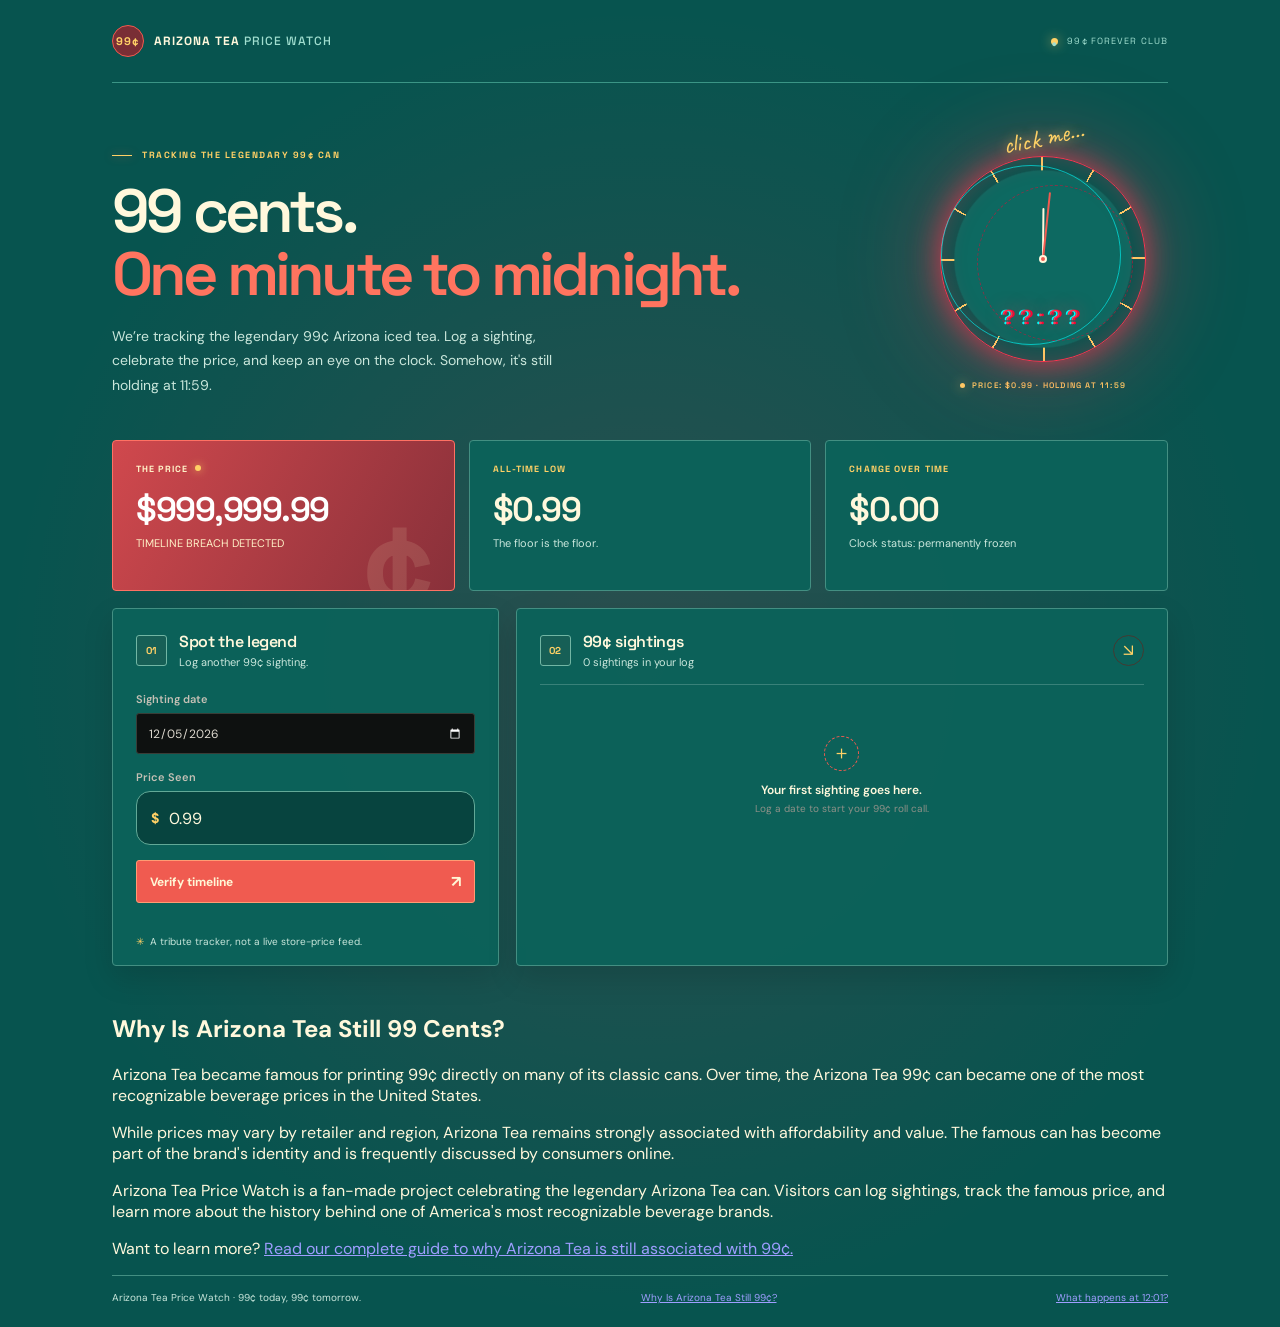
==== index.html @ efd27169 "Update index.html" ====
<!doctype html>
<html lang="en">
  <head>
    <script type="application/ld+json">
{
  "@context":"https://schema.org",
  "@type":"WebSite",
  "name":"Arizona Tea Price Watch",
  "url":"https://arizonateadoomsdayclock.com/",
  "description":"A fan-made project celebrating the legendary Arizona Tea 99 cent can."
}
</script>
    <link
  href="https://fonts.googleapis.com/css2?family=Caveat:wght@700&display=swap"
  rel="stylesheet">
    <meta charset="utf-8" />
    <meta name="viewport" content="width=device-width, initial-scale=1" />
    <meta
  name="description"
  content="Arizona Tea Price Watch tracks the legendary 99¢ Arizona Iced Tea can. Log sightings, celebrate the famous price, and discover the hidden 12:01 timeline."
/>
    <meta
  name="keywords"
  content="Arizona Tea, Arizona Tea 99 cents, Arizona Tea price, Arizona Tea price watch, Arizona Tea tracker, Arizona Iced Tea, Arizona Tea inflation"
/>
    <meta name="theme-color" content="#073c3b" />
   <title>Arizona Tea Price Watch | Tracking the Legendary 99¢ Can</title>
    <link rel="preconnect" href="https://fonts.googleapis.com" />
    <link rel="preconnect" href="https://fonts.gstatic.com" crossorigin />
    <link
      href="https://fonts.googleapis.com/css2?family=DM+Sans:wght@400;500;600;700&family=Space+Grotesk:wght@400;500;600;700&display=swap"
      rel="stylesheet"
    />
    <link rel="stylesheet" href="styles.css" />
    <link rel="stylesheet" href="arizona-theme.css" />
    <script src="app.js" defer></script>
  </head>
  <body>
    <main class="page-shell">
      <header class="topbar">
        <a class="brand" href="index.html" aria-label="Arizona Tea Price Watch home">
  <span class="brand-mark" aria-hidden="true">99¢</span>
  <span>ARIZONA TEA <span class="brand-light">PRICE WATCH</span></span>
</a>
        <span class="privacy-note"><span aria-hidden="true">●</span> 99¢ FOREVER CLUB</span>
      </header>

      <section class="intro" aria-labelledby="page-title">
        <div class="intro-copyblock">
          <p class="eyebrow">
  <span class="eyebrow-line"></span>
  TRACKING THE LEGENDARY 99¢ CAN
</p>
          <h1 id="page-title">
  99 cents.<br />
  <span>One minute to midnight.</span>
</h1>
          <p class="intro-copy">
            We’re tracking the legendary 99¢ Arizona iced tea. Log a sighting,
celebrate the price, and keep an eye on the clock. Somehow, it's still holding at 11:59.
          </p>
        </div>
        <figure
          class="clock-motif"
          aria-label="Decorative clock permanently frozen at 11:59; click it for a silly fictional after-midnight timeline."
        >
          <a
  class="clock-easter-egg"
  href="midnight.html"
  aria-label="Decorative clock"
>
            <div class="clock-face" aria-hidden="true">
              <span class="clock-hand clock-hand-hour"></span>
              <span class="clock-hand clock-hand-minute"></span>
              <span class="clock-center"></span>
              <span class="clock-time">11:59</span>
            </div>
<div
  class="clock-whisper"
  id="clock-whisper"
>
  click me...
</div>
          </a>
          <figcaption>
  <span class="warning-light"></span>
  PRICE: $0.99 · HOLDING AT 11:59
</figcaption>
        </figure>
      </section>

      <section class="dashboard" aria-label="Arizona iced tea 99-cent price tracker">
        <div class="summary-grid" aria-live="polite">
          <article class="summary-card current-card">
            <div class="summary-label">THE PRICE <span class="live-dot" aria-hidden="true"></span></div>
            <p class="summary-value" id="latest-price">$0.99</p>
            <p class="summary-foot" id="latest-date">The legendary price. Still standing.</p>
            <span class="card-decoration" aria-hidden="true">¢</span>
          </article>
          <article class="summary-card">
            <div class="summary-label">ALL-TIME LOW</div>
            <p class="summary-value" id="lowest-price">$0.99</p>
            <p class="summary-foot" id="lowest-date">The floor is the floor.</p>
          </article>
          <article class="summary-card">
            <div class="summary-label">CHANGE OVER TIME</div>
            <p class="summary-value" id="price-change">$0.00</p>
            <p class="summary-foot" id="change-caption">Clock status: permanently frozen</p>
          </article>
        </div>

        <div class="content-grid">
          <section class="panel add-panel" aria-labelledby="add-title">
            <div class="panel-heading">
              <span class="step-number">01</span>
              <div>
                <h2 id="add-title">Spot the legend</h2>
                <p>Log another 99¢ sighting.</p>
              </div>
            </div>
            <form id="price-form">
              <label for="entry-date">Sighting date</label>
              <input id="entry-date" name="date" type="date" required />
              <label for="entry-price">
  Price Seen
</label>

<div class="price-input-wrap">

  <span class="price-prefix">
    $
  </span>

  <input
    id="entry-price"
    name="price"
    type="number"
    step="0.01"
    min="0.99"
    value="0.99"
    required
  />

</div>
              <button class="submit-button" type="submit">
                Verify timeline <span aria-hidden="true">↗</span>
              </button>
              <p class="form-message" id="form-message" role="status" aria-live="polite"></p>
            </form>
            <div class="tiny-note"><span aria-hidden="true">✳</span> A tribute tracker, not a live store-price feed.</div>
          </section>

          <section class="panel history-panel" aria-labelledby="history-title">
            <div class="history-heading">
              <div class="panel-heading">
                <span class="step-number">02</span>
                <div>
                  <h2 id="history-title">99¢ sightings</h2>
                  <p id="entry-count">Your sightings, saved on this device.</p>
                </div>
              </div>
              <span class="history-icon" aria-hidden="true">↘</span>
            </div>
            <div class="history-list" id="history-list">
              <div class="empty-state">
                <span class="empty-icon" aria-hidden="true">＋</span>
                <p>Your first sighting goes here.</p>
                <span>Log a date to start your 99¢ roll call.</span>
              </div>
            </div>
          </section>
        </div>
      </section>
<section class="seo-section">

  <h2>
    Why Is Arizona Tea Still 99 Cents?
  </h2>

  <p>
    Arizona Tea became famous for printing 99¢ directly on many of its
    classic cans. Over time, the Arizona Tea 99¢ can became one of the
    most recognizable beverage prices in the United States.
  </p>

  <p>
    While prices may vary by retailer and region, Arizona Tea remains
    strongly associated with affordability and value. The famous can has
    become part of the brand's identity and is frequently discussed by
    consumers online.
  </p>

  <p>
    Arizona Tea Price Watch is a fan-made project celebrating the
    legendary Arizona Tea can. Visitors can log sightings, track the
    famous price, and learn more about the history behind one of
    America's most recognizable beverage brands.
  </p>

  <p>
    Want to learn more?
    <a href="why-is-arizona-tea-still-99-cents.html">
      Read our complete guide to why Arizona Tea is still associated
      with 99¢.
    </a>
  </p>

</section>
<footer class="footer">

  <span>
    Arizona Tea Price Watch · 99¢ today, 99¢ tomorrow.
  </span>

  <span>
    <a href="why-is-arizona-tea-still-99-cents.html">
      Why Is Arizona Tea Still 99¢?
    </a>
  </span>

  <span>
    <a href="midnight.html">
      What happens at 12:01?
    </a>
  </span>

</footer>
    </main>
  </body>
</html>
---- styles.css ----
:root {
  color-scheme: dark;
  --ink: #f0ece3;
  --muted: #9c9b93;
  --red: #e85a47;
  --red-dark: #b73e32;
  --paper: #0c0f0f;
  --panel: #151918;
  --line: #303430;
  --amber: #e5b05a;
  font-family: "DM Sans", sans-serif;
  font-synthesis: none;
  text-rendering: optimizeLegibility;
}

* {
  box-sizing: border-box;
}

body {
  min-width: 320px;
  margin: 0;
  background:
    linear-gradient(rgb(255 255 255 / 1.5%) 1px, transparent 1px),
    linear-gradient(90deg, rgb(255 255 255 / 1.5%) 1px, transparent 1px),
    radial-gradient(ellipse at 82% 15%, rgb(108 35 28 / 27%), transparent 31rem),
    var(--paper);
  background-size: 42px 42px, 42px 42px, auto, auto;
  color: var(--ink);
}

button,
input {
  font: inherit;
}

.page-shell {
  width: min(1056px, calc(100% - 48px));
  margin: 0 auto;
}

.topbar {
  display: flex;
  height: 83px;
  align-items: center;
  justify-content: space-between;
  border-bottom: 1px solid var(--line);
}

.brand {
  display: inline-flex;
  align-items: center;
  gap: 10px;
  color: var(--ink);
  font-family: "Space Grotesk", sans-serif;
  font-size: 12px;
  font-weight: 700;
  letter-spacing: 1px;
  text-decoration: none;
}

.brand-mark {
  display: grid;
  width: 32px;
  height: 32px;
  place-content: center;
  border: 1px solid #884239;
  border-radius: 50%;
  background: #281715;
  color: var(--red);
  font-size: 11px;
}

.brand-mark span {
  display: none;
}

.brand-light {
  color: #777a72;
  font-weight: 500;
}

.privacy-note {
  display: inline-flex;
  align-items: center;
  gap: 9px;
  color: #aaa79e;
  font-family: "Space Grotesk", sans-serif;
  font-size: 9px;
  letter-spacing: 1.1px;
}

.privacy-note span,
.warning-light {
  width: 7px;
  height: 7px;
  border-radius: 50%;
  background: var(--red);
  box-shadow: 0 0 12px rgb(232 90 71 / 70%);
  animation: warning-pulse 2.4s ease-in-out infinite;
}

.intro {
  display: grid;
  grid-template-columns: minmax(0, 1fr) 250px;
  align-items: center;
  gap: 45px;
  padding: 66px 0 43px;
}

.intro-copyblock {
  max-width: 640px;
}

.eyebrow,
.summary-label {
  font-family: "Space Grotesk", sans-serif;
  font-size: 9px;
  font-weight: 700;
  letter-spacing: 1.5px;
}

.eyebrow {
  display: flex;
  align-items: center;
  gap: 10px;
  margin: 0 0 19px;
  color: var(--amber);
}

.eyebrow-line {
  width: 20px;
  height: 1px;
  background: var(--red);
  box-shadow: 0 0 8px rgb(232 90 71 / 70%);
}

h1,
h2,
p {
  margin-top: 0;
}

h1 {
  margin-bottom: 17px;
  font-family: "Space Grotesk", sans-serif;
  font-size: clamp(42px, 6vw, 61px);
  font-weight: 600;
  letter-spacing: -3.8px;
  line-height: 1.04;
}

h1 span {
  color: var(--red);
}

.intro-copy {
  max-width: 440px;
  margin-bottom: 0;
  color: #aaa79e;
  font-size: 14px;
  line-height: 1.75;
}

.clock-motif {
  display: flex;
  flex-direction: column;
  align-items: center;
  margin: 0;
}

.clock-face {
  position: relative;
  width: 206px;
  aspect-ratio: 1;
  border: 1px solid #7d3931;
  border-radius: 50%;
  background:
    radial-gradient(circle, #151817 0 61%, transparent 62%),
    repeating-conic-gradient(from -1deg, #ae5242 0deg 1deg, transparent 1deg 30deg);
  box-shadow:
    0 0 0 7px rgb(232 90 71 / 4%),
    0 0 38px rgb(165 54 42 / 20%),
    inset 0 0 24px rgb(0 0 0 / 65%);
}

.clock-face::before {
  position: absolute;
  inset: 12px;
  border: 1px solid rgb(232 90 71 / 26%);
  border-radius: 50%;
  content: "";
}

.clock-face::after {
  position: absolute;
  inset: 24px;
  border: 1px dashed rgb(255 255 255 / 8%);
  border-radius: 50%;
  content: "";
}

.clock-hand {
  position: absolute;
  z-index: 1;
  bottom: 50%;
  left: 50%;
  display: block;
  width: 2px;
  border-radius: 2px;
  background: var(--ink);
  transform-origin: center bottom;
}

.clock-hand-hour {
  height: 51px;
  transform: translateX(-50%) rotate(356deg);
}

.clock-hand-minute {
  height: 67px;
  background: var(--red);
  transform: translateX(-50%) rotate(348deg);
}

.clock-center {
  position: absolute;
  z-index: 2;
  top: 50%;
  left: 50%;
  width: 8px;
  height: 8px;
  border: 2px solid var(--ink);
  border-radius: 50%;
  background: var(--red);
  transform: translate(-50%, -50%);
}

.clock-time {
  position: absolute;
  right: 0;
  bottom: 31px;
  left: 0;
  color: #c7b9a2;
  font-family: "Space Grotesk", sans-serif;
  font-size: 10px;
  letter-spacing: 2px;
  text-align: center;
}

.clock-motif figcaption {
  display: flex;
  align-items: center;
  gap: 7px;
  margin-top: 18px;
  color: #c9a474;
  font-family: "Space Grotesk", sans-serif;
  font-size: 8px;
  font-weight: 600;
  letter-spacing: 1.2px;
}

.clock-motif figcaption > span:not(.warning-light) {
  color: #6d6b63;
}

.warning-light {
  display: inline-block;
  width: 5px;
  height: 5px;
  flex: 0 0 auto;
}

.dashboard {
  padding-bottom: 47px;
}

.summary-grid {
  display: grid;
  grid-template-columns: repeat(3, 1fr);
  gap: 14px;
  margin-bottom: 17px;
}

.summary-card {
  position: relative;
  min-height: 151px;
  overflow: hidden;
  padding: 22px 23px;
  border: 1px solid var(--line);
  border-radius: 4px;
  background: var(--panel);
}

.current-card {
  border-color: #853d33;
  background:
    linear-gradient(118deg, rgb(119 43 34 / 72%), rgb(50 24 22 / 95%)),
    #341d1a;
  color: white;
}

.summary-label {
  color: #a7a399;
  font-size: 9px;
  letter-spacing: 1.1px;
}

.current-card .summary-label {
  color: #e7b4a8;
}

.live-dot {
  display: inline-block;
  width: 6px;
  height: 6px;
  margin-left: 4px;
  border-radius: 50%;
  background: var(--red);
  box-shadow: 0 0 9px rgb(232 90 71 / 80%);
  vertical-align: 1px;
}

.summary-value {
  position: relative;
  z-index: 1;
  margin: 18px 0 3px;
  font-family: "Space Grotesk", sans-serif;
  font-size: 34px;
  font-weight: 600;
  letter-spacing: -1.5px;
  line-height: 1;
}

.summary-foot {
  position: relative;
  z-index: 1;
  margin: 9px 0 0;
  color: var(--muted);
  font-size: 11px;
}

.current-card .summary-foot {
  color: #d3b5aa;
}

.card-decoration {
  position: absolute;
  right: 18px;
  bottom: -34px;
  color: rgb(255 255 255 / 7%);
  font-family: "Space Grotesk", sans-serif;
  font-size: 125px;
  font-weight: 700;
  line-height: 1;
}

.content-grid {
  display: grid;
  grid-template-columns: 0.83fr 1.4fr;
  gap: 17px;
}

.panel {
  min-width: 0;
  border: 1px solid var(--line);
  border-radius: 4px;
  background: rgb(18 22 21 / 95%);
  box-shadow: 0 12px 30px rgb(0 0 0 / 13%);
}

.add-panel {
  padding: 22px 23px 17px;
}

.panel-heading {
  display: flex;
  align-items: center;
  gap: 12px;
}

.step-number {
  display: grid;
  width: 31px;
  height: 31px;
  flex: 0 0 auto;
  place-items: center;
  border: 1px solid #4b3732;
  border-radius: 3px;
  background: #211a18;
  color: var(--amber);
  font-family: "Space Grotesk", sans-serif;
  font-size: 10px;
  font-weight: 700;
}

.panel-heading h2 {
  margin: 0 0 3px;
  font-family: "Space Grotesk", sans-serif;
  font-size: 16px;
  font-weight: 600;
  letter-spacing: -0.35px;
}

.panel-heading p {
  margin: 0;
  color: var(--muted);
  font-size: 11px;
}

#price-form {
  margin-top: 23px;
}

#price-form label {
  display: block;
  margin: 0 0 7px;
  color: #c5c0b5;
  font-size: 11px;
  font-weight: 600;
}

.price-input-wrap {
  display: flex;
  height: 43px;
  align-items: center;
  gap: 8px;
  margin-bottom: 15px;
  padding: 0 12px;
  border: 1px solid #393d37;
  border-radius: 3px;
  background: #0e1110;
  color: var(--amber);
  transition: border-color 140ms ease, box-shadow 140ms ease;
}

.price-input-wrap:focus-within,
#entry-date:focus {
  border-color: var(--red);
  box-shadow: 0 0 0 3px rgb(232 90 71 / 13%);
  outline: 0;
}

.price-input-wrap > span {
  font-size: 14px;
}

.price-input-wrap input {
  width: 100%;
  min-width: 0;
  height: 100%;
  padding: 0;
  border: 0;
  background: transparent;
  color: var(--ink);
  font-size: 14px;
  outline: 0;
}

.price-input-wrap input::placeholder {
  color: #63665f;
}

#entry-date {
  width: 100%;
  height: 41px;
  margin-bottom: 16px;
  padding: 0 11px;
  border: 1px solid #393d37;
  border-radius: 3px;
  background: #0e1110;
  color: #ddd8ce;
  font-size: 12px;
  transition: border-color 140ms ease, box-shadow 140ms ease;
}

.submit-button {
  display: flex;
  width: 100%;
  height: 43px;
  align-items: center;
  justify-content: space-between;
  padding: 0 13px;
  border: 1px solid #fa7763;
  border-radius: 3px;
  background: var(--red);
  color: #1b100e;
  cursor: pointer;
  font-size: 12px;
  font-weight: 700;
  transition: background 140ms ease, transform 140ms ease;
}

.submit-button:hover {
  background: #f27662;
}

.submit-button:active {
  transform: translateY(1px);
}

.submit-button span {
  font-size: 16px;
}

.form-message {
  min-height: 14px;
  margin: 7px 0 0;
  color: #ff9582;
  font-size: 11px;
}

.tiny-note {
  display: flex;
  align-items: center;
  gap: 6px;
  margin-top: 11px;
  color: #898b82;
  font-size: 10px;
}

.tiny-note span {
  color: var(--amber);
}

.history-panel {
  padding: 22px 23px 12px;
}

.history-heading {
  display: flex;
  align-items: center;
  justify-content: space-between;
  padding-bottom: 15px;
  border-bottom: 1px solid #2b302d;
}

.history-icon {
  display: grid;
  width: 31px;
  height: 31px;
  place-items: center;
  border: 1px solid #433a32;
  border-radius: 50%;
  color: var(--amber);
  font-size: 17px;
}

.history-list {
  max-height: 318px;
  overflow-y: auto;
}

.history-row {
  display: flex;
  min-height: 61px;
  align-items: center;
  gap: 12px;
  border-bottom: 1px solid #272b28;
}

.history-row:last-child {
  border-bottom: 0;
}

.history-date-icon {
  display: grid;
  width: 32px;
  height: 32px;
  flex: 0 0 auto;
  place-items: center;
  border: 1px solid #353831;
  border-radius: 3px;
  background: #1c201d;
  color: #bca879;
  font-size: 13px;
}

.history-details {
  min-width: 0;
  flex: 1;
}

.history-date {
  overflow: hidden;
  color: #e0dcd2;
  font-size: 12px;
  font-weight: 600;
  text-overflow: ellipsis;
  white-space: nowrap;
}

.history-note {
  margin-top: 3px;
  color: #8e9188;
  font-size: 10px;
}

.history-amount {
  color: #f2c371;
  font-family: "Space Grotesk", sans-serif;
  font-size: 15px;
  font-weight: 600;
}

.delete-entry {
  width: 28px;
  height: 28px;
  flex: 0 0 auto;
  padding: 0;
  border: 0;
  border-radius: 3px;
  background: transparent;
  color: #aaa59a;
  cursor: pointer;
  font-size: 16px;
  opacity: 0;
  transition: background 140ms ease, color 140ms ease, opacity 140ms ease;
}

.history-row:hover .delete-entry,
.delete-entry:focus-visible {
  opacity: 1;
}

.delete-entry:hover {
  background: #38211d;
  color: #ff9582;
}

.empty-state {
  display: flex;
  min-height: 180px;
  flex-direction: column;
  align-items: center;
  justify-content: center;
  text-align: center;
}

.empty-icon {
  display: grid;
  width: 35px;
  height: 35px;
  margin-bottom: 11px;
  place-items: center;
  border: 1px dashed #5c4036;
  border-radius: 50%;
  color: var(--red);
  font-size: 19px;
}

.empty-state p {
  margin: 0 0 4px;
  color: #d0cbc0;
  font-size: 12px;
  font-weight: 600;
}

.empty-state > span:last-child {
  color: #8e9188;
  font-size: 10px;
}

.footer {
  display: flex;
  justify-content: space-between;
  padding: 15px 0 23px;
  border-top: 1px solid var(--line);
  color: #8f9089;
  font-size: 10px;
}

.footer span span {
  color: #555a53;
}

@keyframes warning-pulse {
  0%,
  100% {
    opacity: 1;
    box-shadow: 0 0 12px rgb(232 90 71 / 65%);
  }

  50% {
    opacity: 0.55;
    box-shadow: 0 0 4px rgb(232 90 71 / 30%);
  }
}

@media (max-width: 680px) {
  .page-shell {
    width: min(100% - 32px, 500px);
  }

  .topbar {
    height: 68px;
  }

  .intro {
    grid-template-columns: minmax(0, 1fr) 128px;
    gap: 12px;
    padding: 47px 0 32px;
  }

  .clock-face {
    width: 124px;
  }

  .clock-face::before {
    inset: 8px;
  }

  .clock-face::after {
    inset: 16px;
  }

  .clock-hand-hour {
    height: 31px;
  }

  .clock-hand-minute {
    height: 41px;
  }

  .clock-time {
    bottom: 18px;
    font-size: 8px;
  }

  .clock-motif figcaption {
    gap: 4px;
    margin-top: 12px;
    font-size: 6px;
    letter-spacing: 0.6px;
  }

  h1 {
    font-size: clamp(36px, 8vw, 49px);
    letter-spacing: -2.7px;
  }

  .intro-copy {
    font-size: 12px;
  }

  .summary-grid {
    grid-template-columns: 1fr 1fr;
    gap: 10px;
  }

  .summary-card {
    min-height: 132px;
    padding: 18px;
  }

  .current-card {
    grid-column: 1 / -1;
    min-height: 140px;
  }

  .summary-value {
    font-size: 30px;
  }

  .content-grid {
    grid-template-columns: 1fr;
    gap: 12px;
  }

  .add-panel,
  .history-panel {
    padding-right: 19px;
    padding-left: 19px;
  }

  .delete-entry {
    opacity: 1;
  }

  .footer {
    gap: 14px;
    font-size: 9px;
  }
}

@media (max-width: 420px) {
  .intro {
    display: flex;
    flex-direction: column;
    align-items: stretch;
    gap: 20px;
  }

  .clock-face {
    width: 82px;
  }

  .clock-hand-hour {
    height: 21px;
  }

  .clock-hand-minute {
    height: 27px;
  }

  .clock-time {
    bottom: 12px;
    font-size: 7px;
  }

  .clock-motif {
    flex-direction: row;
    align-self: center;
    gap: 13px;
  }

  .clock-motif figcaption {
    margin-top: 0;
    font-size: 7px;
    letter-spacing: 0.8px;
  }

  .eyebrow {
    gap: 6px;
    font-size: 7px;
    letter-spacing: 0.8px;
  }

  h1 {
    font-size: 36px;
  }
}

@media (prefers-reduced-motion: reduce) {
  *,
  *::before,
  *::after {
    scroll-behavior: auto !important;
    animation-duration: 0.01ms !important;
    animation-iteration-count: 1 !important;
    transition-duration: 0.01ms !important;
  }
}
---- arizona-theme.css ----
:root {
  color-scheme: dark;
  --ink: #fff8dc;
  --muted: #b9dcd1;
  --red: #f05b50;
  --red-dark: #c83e49;
  --paper: #07544f;
  --panel: #0b625a;
  --line: #3b9586;
  --amber: #ffd166;
}

body {
  background:
    radial-gradient(ellipse at 12% 8%, rgb(40 200 176 / 28%), transparent 34rem),
    radial-gradient(ellipse at 88% 16%, rgb(245 111 91 / 30%), transparent 30rem),
    radial-gradient(ellipse at 54% 100%, rgb(255 209 102 / 17%), transparent 38rem),
    linear-gradient(135deg, rgb(255 255 255 / 4%) 25%, transparent 25%) 0 0 / 34px 34px,
    linear-gradient(315deg, rgb(255 255 255 / 4%) 25%, transparent 25%) 0 0 / 34px 34px,
    var(--paper);
}

.brand-mark {
  border-color: #f05b50;
  background: #792e35;
  color: #ffd166;
}

.brand-light,
.privacy-note {
  color: #a0decf;
}

.privacy-note span,
.warning-light {
  animation: none;
  background: #ffd166;
  box-shadow: 0 0 12px rgb(255 209 102 / 75%);
}

.eyebrow,
.eyebrow-line,
.summary-label,
.tiny-note span,
.history-icon,
.history-amount {
  color: #ffd166;
}

.eyebrow-line {
  background: #ffd166;
}

.intro-copy,
.summary-foot,
.panel-heading p,
.history-note,
.footer,
.tiny-note {
  color: #cae7dc;
}

h1 span {
  color: #ff745f;
}

.clock-face {
  border-color: #ff7461;
  background:
    radial-gradient(circle, #0d6961 0 61%, transparent 62%),
    repeating-conic-gradient(from -1deg, #ffd166 0deg 1deg, transparent 1deg 30deg);
  box-shadow:
    0 0 0 7px rgb(255 209 102 / 8%),
    0 0 38px rgb(240 91 80 / 28%),
    inset 0 0 24px rgb(0 0 0 / 35%);
}

.clock-face::before { border-color: rgb(255 116 97 / 44%); }
.clock-face::after { border-color: rgb(255 244 223 / 18%); }
.clock-motif figcaption { color: #ffd166; }

.summary-card,
.panel {
  border-color: #438f82;
  background: rgb(11 98 90 / 94%);
}

.current-card {
  border-color: #ff7163;
  background:
    linear-gradient(118deg, rgb(211 73 78 / 96%), rgb(137 48 58 / 96%)),
    #893a3a;
}

.current-card .summary-label,
.current-card .summary-foot {
  color: #fff2c8;
}

.live-dot {
  background: #ffd166;
  box-shadow: 0 0 9px rgb(255 209 102 / 85%);
}

.card-decoration { color: rgb(255 244 196 / 12%); }

.step-number,
.history-date-icon {
  border-color: #72b6a4;
  background: #175f56;
  color: #ffd166;
}

.price-input-wrap {

  display: flex;

  align-items: center;

  gap: 10px;

  padding: 0 14px;

  min-height: 54px;

  border: 1px solid #62a997;

  border-radius: 14px;

  background: #07443f;

}

.price-prefix {

  color: #ffd166;

  font-weight: 700;

  font-size: 1rem;

}

#entry-price {

  flex: 1;

  border: 0;

  background: transparent;

  color: #fff8dc;

  font-size: 1rem;

  outline: none;

  padding: 14px 0;

}

#entry-price::-webkit-outer-spin-button,
#entry-price::-webkit-inner-spin-button {

  -webkit-appearance: none;

  margin: 0;

}

#entry-price {

  appearance: textfield;

}

.submit-button {
  border-color: #ff9b73;
  background: #f05b50;
  color: #fff7d6;
}

.submit-button:hover { background: #ff7664; }

.history-heading,
.history-row {
  border-color: rgb(202 231 220 / 24%);
}

.history-date,
.empty-state p {
  color: #fff8dc;
}

.history-amount { color: #ffd166; }

.delete-entry:hover {
  background: #713139;
  color: #fff8dc;
}

.empty-icon {
  border-color: #f05b50;
  color: #ffd166;
}

.footer { border-color: #438f82; }

.clock-easter-egg {
  display: inline-block;
  border-radius: 50%;
  text-decoration: none;
  -webkit-tap-highlight-color: transparent;
  transition:
    filter 250ms ease,
    transform 250ms ease;
    position: relative;
}

.clock-whisper {

  display: none;

  position: absolute;

  top: -35px;
  left: 50%;

  transform:
    translateX(-50%)
    rotate(-12deg);

  color: #ffd166;

  font-size: 1.6rem;

  font-family: "Caveat", cursive;

  font-style: italic;

  text-shadow:
    0 0 12px rgba(255,209,102,.7);

  white-space: nowrap;

  pointer-events: none;

  z-index: 100;
}
@keyframes wonderland-float {

  0%,100% {
    transform:
      translateY(0)
      rotate(-12deg);
  }

  50% {
    transform:
      translateY(-6px)
      rotate(-16deg);
  }
}
/* Desktop hover */
.clock-easter-egg:hover {
  filter: brightness(1.05);
  transform: translateY(-1px);
}

/* Mobile tap and keyboard */
.clock-easter-egg:active,
.clock-easter-egg:focus-visible {
  filter: brightness(1.08);
  transform: scale(1.02);
}

/* Slight glow change */
.clock-easter-egg:hover .clock-face,
.clock-easter-egg:active .clock-face,
.clock-easter-egg:focus-visible .clock-face {
  box-shadow:
    0 0 0 7px rgb(255 209 102 / 10%),
    0 0 42px rgb(240 91 80 / 34%),
    inset 0 0 24px rgb(0 0 0 / 35%);
}

.clock-time {
  transition:
    color 250ms ease,
    letter-spacing 250ms ease;
}

.clock-easter-egg:hover .clock-time,
.clock-easter-egg:active .clock-time,
.clock-easter-egg:focus-visible .clock-time {
  color: #fff8dc;
  letter-spacing: 3px;
}

/* Secret pulse */
.clock-face {
  animation:
    easter-egg-pulse 45s ease-in-out infinite;
}

@keyframes easter-egg-pulse {
  0%, 99.5%, 100% {
    filter: brightness(1);
  }

  99.75% {
    filter: brightness(1.08);
  }
}

.clock-easter-egg:focus-visible {
  outline: 2px solid #ffd166;
  outline-offset: 8px;
}

@media (prefers-reduced-motion: reduce) {
  .clock-easter-egg,
  .clock-time,
  .clock-face {
    animation: none !important;
    transition: none !important;
  }
}


.clock-motif figcaption a {
  color: inherit;
  text-decoration: underline;
  text-decoration-color: rgb(255 209 102 / 50%);
  text-underline-offset: 3px;
}

.clock-motif figcaption a:hover,
.clock-motif figcaption a:focus-visible {
  color: #fff8dc;
}

@media (prefers-reduced-motion: reduce) {
  .clock-easter-egg { transition: none; }
  .clock-easter-egg:hover { transform: none; }
}
/* ==========================
   TIMELINE BREACH EFFECT
========================== */

.timeline-breach {

  background:
    radial-gradient(
      ellipse at center,
      rgba(255, 51, 79, .15),
      transparent 70%
    ),
    var(--paper);

}

.timeline-breach .clock-motif {

  animation:
    clock-jump
    90ms
    steps(2)
    infinite;

}

.timeline-breach .clock-face {

  border-color: #ff334f;

  box-shadow:
    0 0 30px rgba(255,51,79,.7),
    0 0 100px rgba(255,51,79,.45),
    inset 0 0 24px rgba(255,51,79,.25);

  animation:
    timeline-chaos
    120ms
    steps(2)
    infinite;

}

.timeline-breach .clock-face::before {

  border-color:
    rgba(0,255,255,.6);

  transform:
    translate(-12px,-4px);

}

.timeline-breach .clock-face::after {

  border-color:
    rgba(255,0,50,.6);

  transform:
    translate(12px,4px);

  opacity: .8;

}

.timeline-breach .clock-time {

  color: #ff334f;

  font-size: 1.25em;

  letter-spacing: 6px;

  text-shadow:
    -2px 0 #00ffff,
    2px 0 #ff0033,
    0 0 18px rgba(255,51,79,.9);

}

.timeline-breach .clock-hand-hour {

  transform:
    translateX(-50%)
    rotate(.5deg);

}

.timeline-breach .clock-hand-minute {

  transform:
    translateX(-50%)
    rotate(6deg);

}

.timeline-breach .clock-hand {

  animation:
    hand-glitch
    120ms
    linear
    infinite;

}

.timeline-breach .clock-whisper {

  display: block;

  color: #ffd166;

  animation:
    whisper-glitch
    180ms
    steps(2)
    infinite;

}

@keyframes timeline-chaos {

  0% {
    transform:
      translate(0,0)
      scale(1);
  }

  20% {
    transform:
      translate(-10px,4px)
      scaleX(1.4)
      scaleY(.6)
      rotate(-12deg);
  }

  40% {
    transform:
      translate(12px,-8px)
      scaleX(.6)
      scaleY(1.5)
      rotate(16deg);
  }

  60% {
    transform:
      translate(-7px,-12px)
      scale(1.3)
      rotate(-20deg);
  }

  80% {
    transform:
      translate(15px,6px)
      scale(.8)
      rotate(11deg);
  }

  100% {
    transform:
      translate(0,0)
      scale(1);
  }

}

@keyframes clock-jump {

  0% {
    transform: translate(0);
  }

  25% {
    transform: translate(-8px,3px);
  }

  50% {
    transform: translate(7px,-4px);
  }

  75% {
    transform: translate(-5px,-6px);
  }

  100% {
    transform: translate(0);
  }

}

@keyframes hand-glitch {

  0% {
    filter: none;
  }

  50% {
    transform:
      translateX(-46%);
  }

  100% {
    transform:
      translateX(-50%);
  }

}

@keyframes whisper-glitch {

  0% {
    transform:
      translateX(-50%)
      rotate(-12deg);
  }

  50% {
    transform:
      translateX(-40%)
      rotate(8deg);
  }

  100% {
    transform:
      translateX(-50%)
      rotate(-12deg);
  }

}
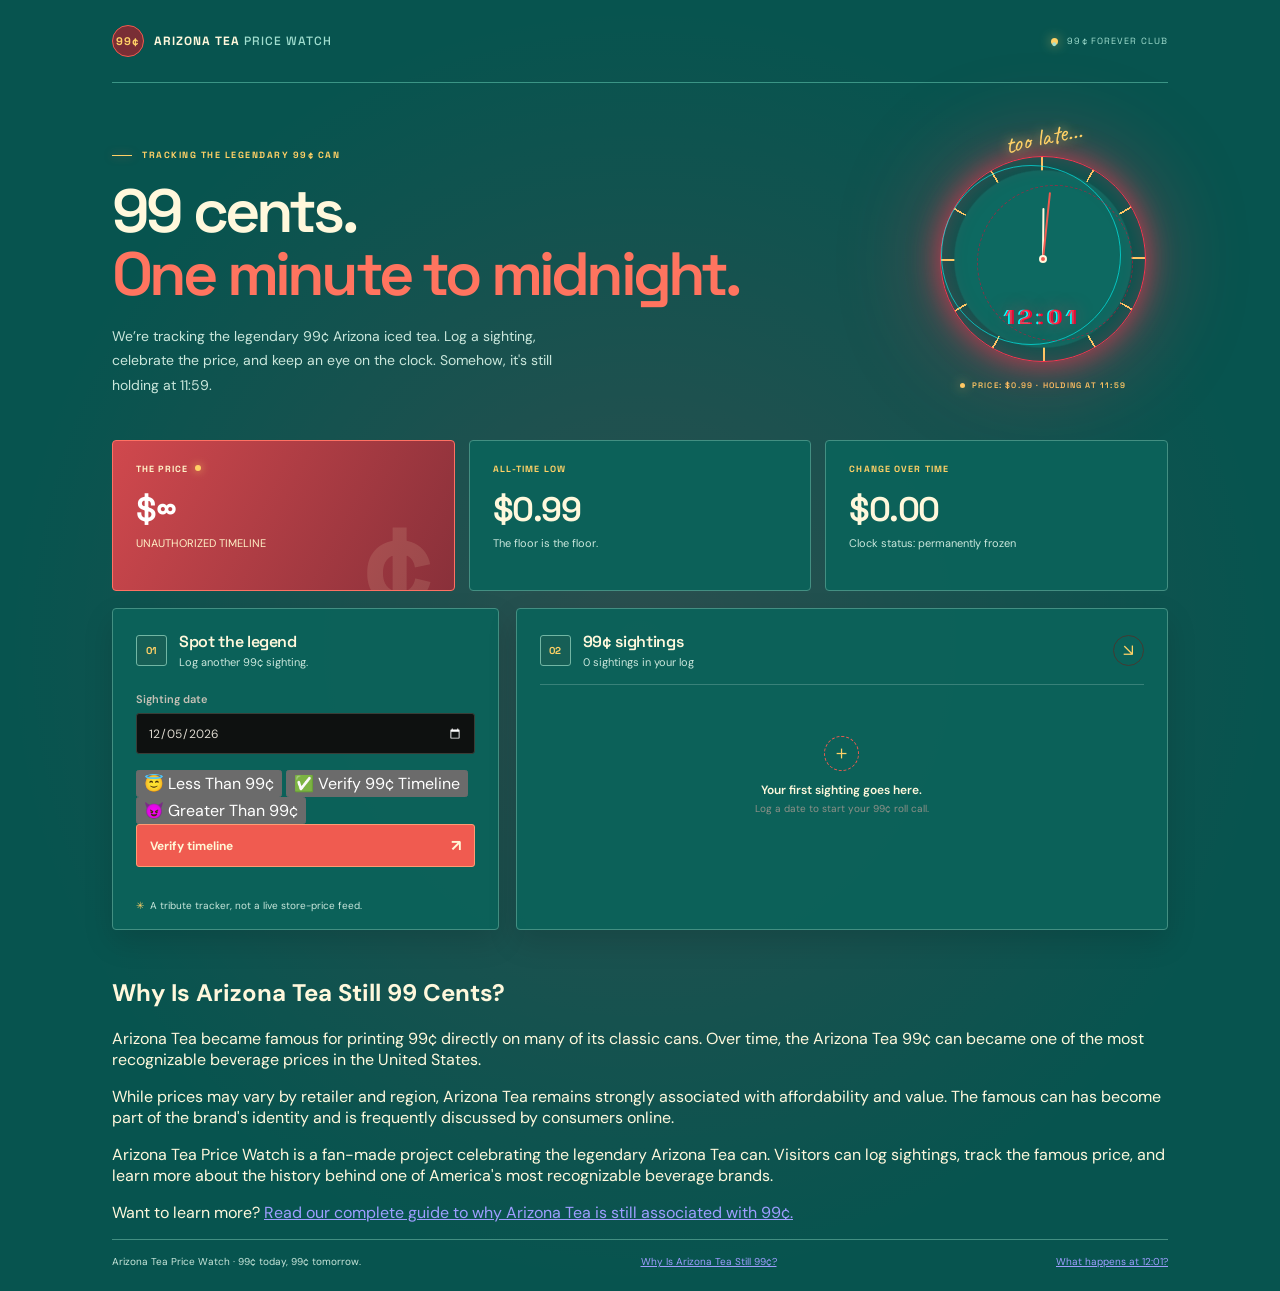
==== commit fea3ea45: "Update index.html" ====
--- a/index.html
+++ b/index.html
@@ -121,25 +121,31 @@
             <form id="price-form">
               <label for="entry-date">Sighting date</label>
               <input id="entry-date" name="date" type="date" required />
-              <label for="entry-price">
-  Price Seen
-</label>
-
-<div class="price-input-wrap">
-
-  <span class="price-prefix">
-    $
-  </span>
-
-  <input
-    id="entry-price"
-    name="price"
-    type="number"
-    step="0.01"
-    min="0.99"
-    value="0.99"
-    required
-  />
+              <div class="timeline-options">
+
+  <button
+    type="button"
+    id="timeline-low"
+    class="timeline-button timeline-good"
+  >
+    😇 Less Than 99¢
+  </button>
+
+  <button
+    type="button"
+    id="timeline-normal"
+    class="timeline-button timeline-normal"
+  >
+    ✅ Verify 99¢ Timeline
+  </button>
+
+  <button
+    type="button"
+    id="timeline-high"
+    class="timeline-button timeline-evil"
+  >
+    😈 Greater Than 99¢
+  </button>
 
 </div>
               <button class="submit-button" type="submit">
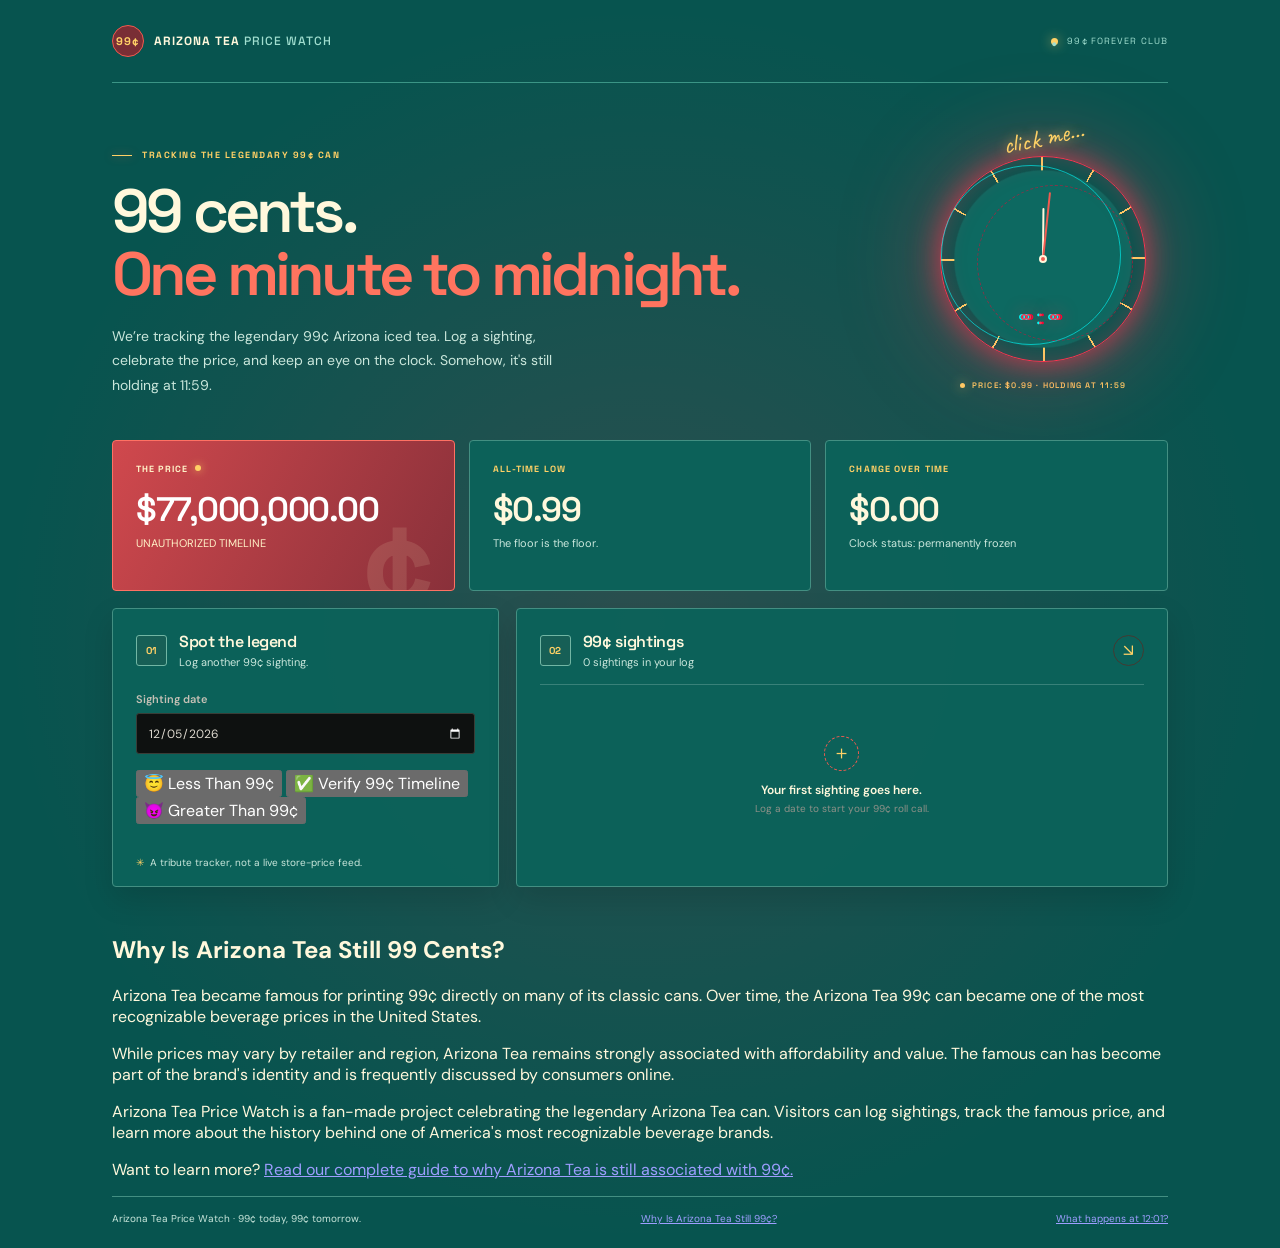
==== commit 9069727b: "Update index.html" ====
--- a/index.html
+++ b/index.html
@@ -148,9 +148,7 @@
   </button>
 
 </div>
-              <button class="submit-button" type="submit">
-                Verify timeline <span aria-hidden="true">↗</span>
-              </button>
+
               <p class="form-message" id="form-message" role="status" aria-live="polite"></p>
             </form>
             <div class="tiny-note"><span aria-hidden="true">✳</span> A tribute tracker, not a live store-price feed.</div>
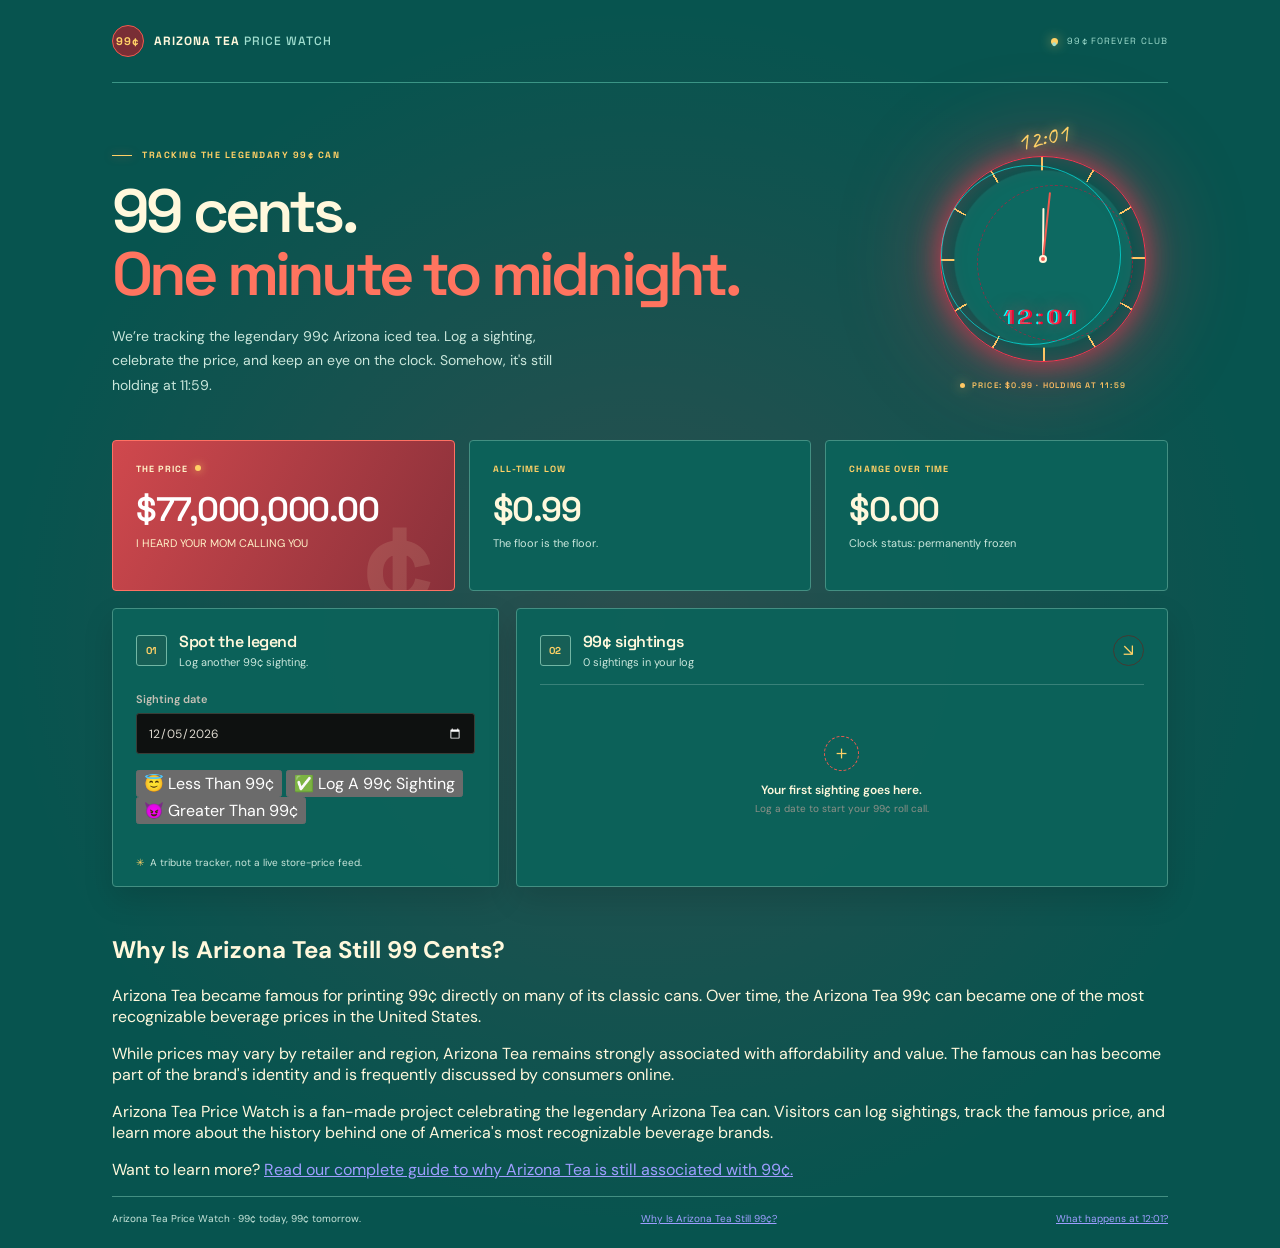
==== commit f1e04f02: "Update index.html" ====
--- a/index.html
+++ b/index.html
@@ -132,12 +132,12 @@
   </button>
 
   <button
-    type="button"
-    id="timeline-normal"
-    class="timeline-button timeline-normal"
-  >
-    ✅ Verify 99¢ Timeline
-  </button>
+  type="button"
+  id="timeline-normal"
+  class="timeline-button timeline-normal"
+>
+  ✅ Log A 99¢ Sighting
+</button>
 
   <button
     type="button"
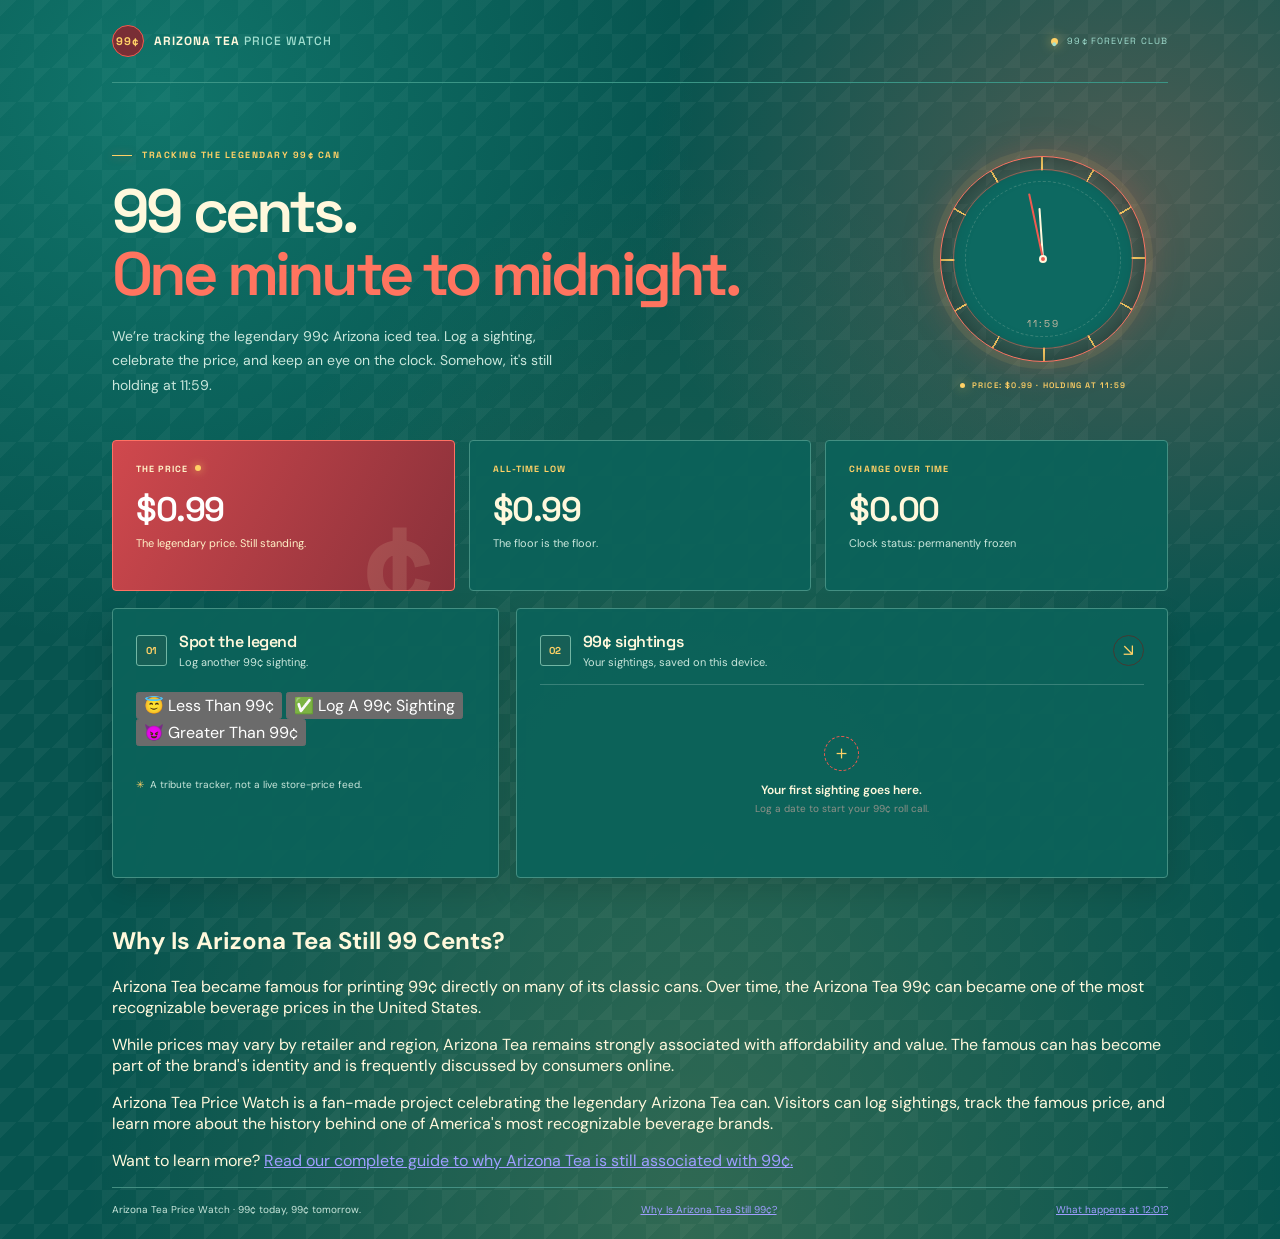
==== commit c5096078: "Update index.html" ====
--- a/index.html
+++ b/index.html
@@ -119,8 +119,6 @@
               </div>
             </div>
             <form id="price-form">
-              <label for="entry-date">Sighting date</label>
-              <input id="entry-date" name="date" type="date" required />
               <div class="timeline-options">
 
   <button
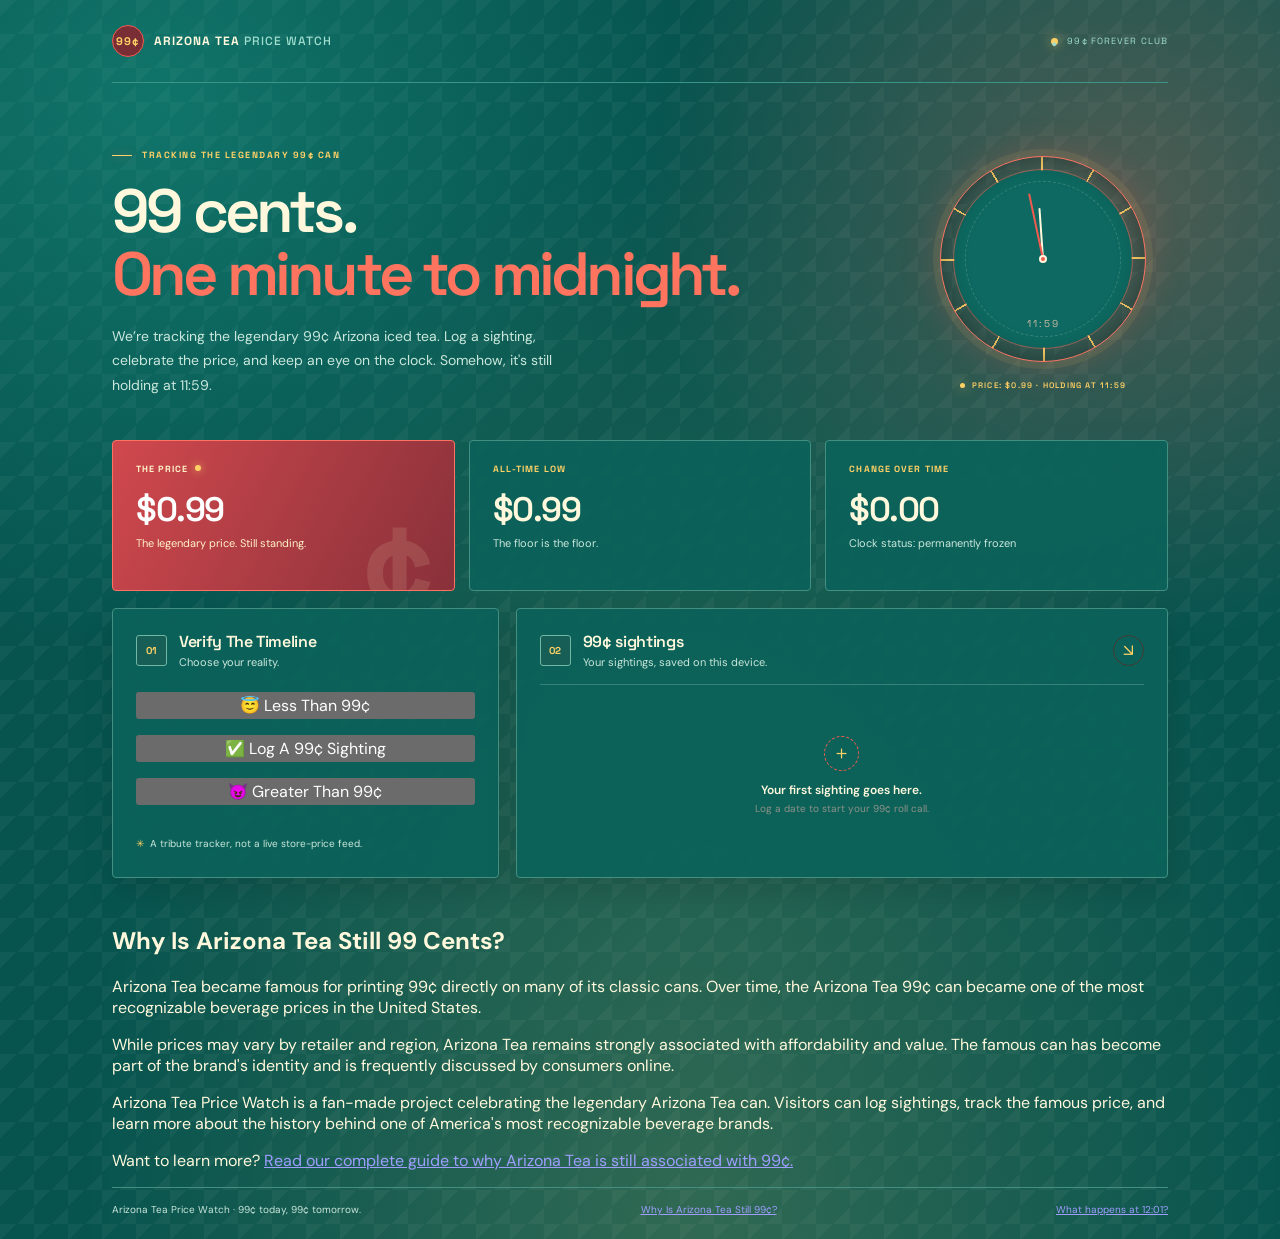
==== commit c4436d32: "Update index.html" ====
--- a/index.html
+++ b/index.html
@@ -114,8 +114,13 @@
             <div class="panel-heading">
               <span class="step-number">01</span>
               <div>
-                <h2 id="add-title">Spot the legend</h2>
-                <p>Log another 99¢ sighting.</p>
+                <h2 id="add-title">
+  Verify The Timeline
+</h2>
+
+<p>
+  Choose your reality.
+</p>
               </div>
             </div>
             <form id="price-form">
--- a/arizona-theme.css
+++ b/arizona-theme.css
@@ -408,7 +408,17 @@
   opacity: .8;
 
 }
-
+.timeline-options {
+
+  display: flex;
+
+  flex-direction: column;
+
+  gap: 16px;
+
+  margin-top: 20px;
+
+}
 .timeline-breach .clock-time {
 
   color: #ff334f;
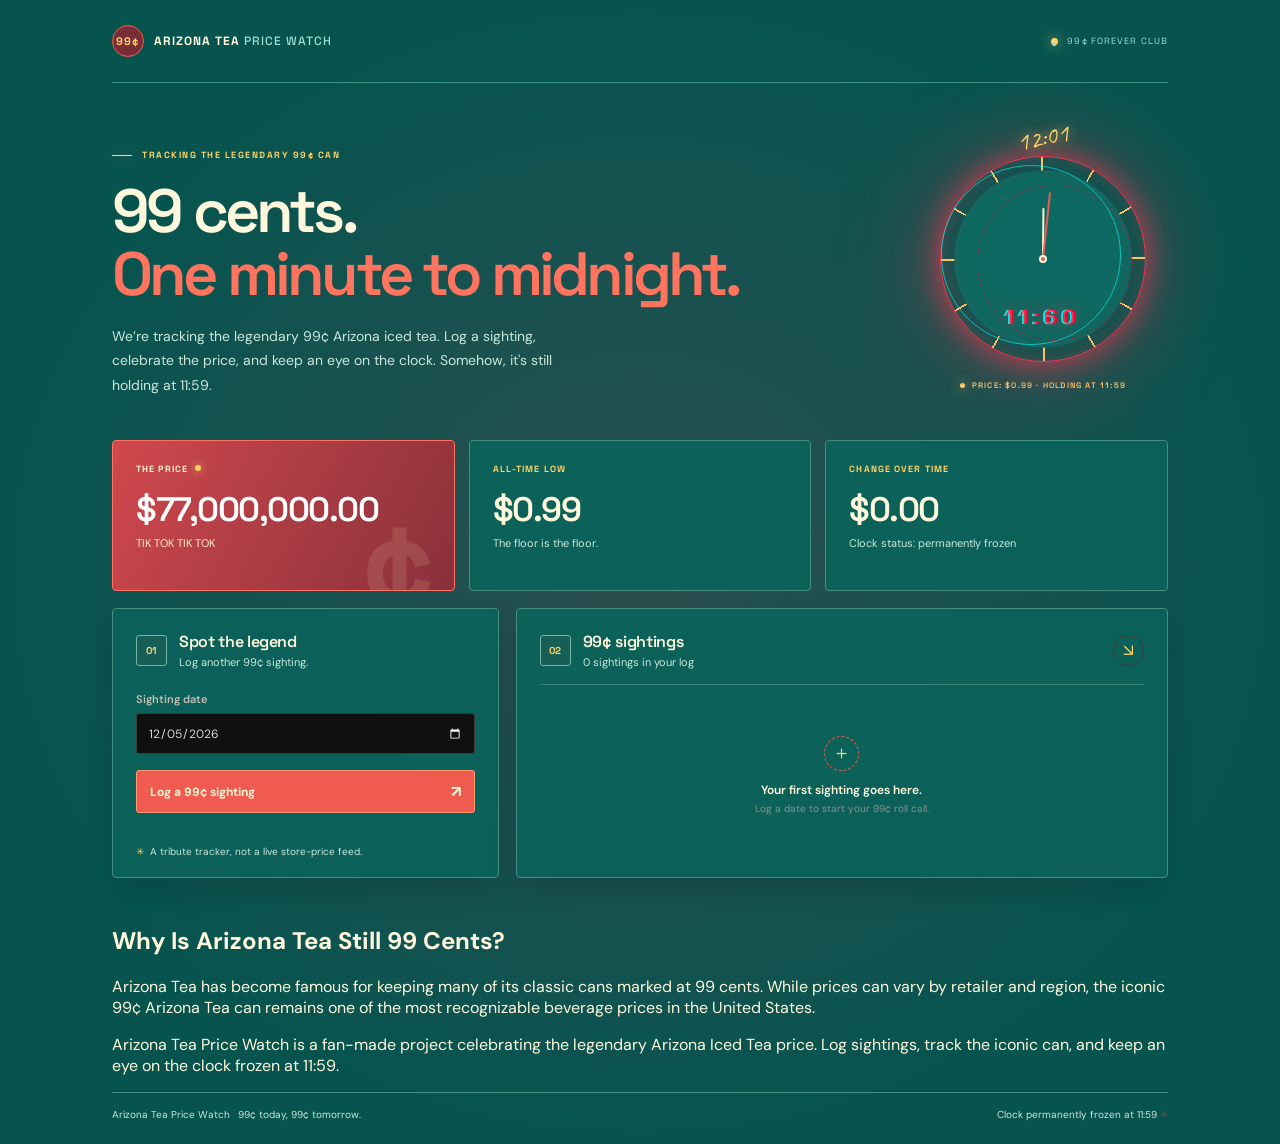
==== commit 1934592d: "Update index.html" ====
--- a/index.html
+++ b/index.html
@@ -6,7 +6,7 @@
   "@context":"https://schema.org",
   "@type":"WebSite",
   "name":"Arizona Tea Price Watch",
-  "url":"https://arizonateadoomsdayclock.com/",
+  "url":"https://arizoniateadoomsdayclock.com/",
   "description":"A fan-made project celebrating the legendary Arizona Tea 99 cent can."
 }
 </script>
@@ -18,10 +18,6 @@
     <meta
   name="description"
   content="Arizona Tea Price Watch tracks the legendary 99¢ Arizona Iced Tea can. Log sightings, celebrate the famous price, and discover the hidden 12:01 timeline."
-/>
-    <meta
-  name="keywords"
-  content="Arizona Tea, Arizona Tea 99 cents, Arizona Tea price, Arizona Tea price watch, Arizona Tea tracker, Arizona Iced Tea, Arizona Tea inflation"
 />
     <meta name="theme-color" content="#073c3b" />
    <title>Arizona Tea Price Watch | Tracking the Legendary 99¢ Can</title>
@@ -38,7 +34,7 @@
   <body>
     <main class="page-shell">
       <header class="topbar">
-        <a class="brand" href="index.html" aria-label="Arizona Tea Price Watch home">
+        <a class="brand" href="#" aria-label="Arizona Tea Price Watch home">
   <span class="brand-mark" aria-hidden="true">99¢</span>
   <span>ARIZONA TEA <span class="brand-light">PRICE WATCH</span></span>
 </a>
@@ -114,44 +110,16 @@
             <div class="panel-heading">
               <span class="step-number">01</span>
               <div>
-                <h2 id="add-title">
-  Verify The Timeline
-</h2>
-
-<p>
-  Choose your reality.
-</p>
+                <h2 id="add-title">Spot the legend</h2>
+                <p>Log another 99¢ sighting.</p>
               </div>
             </div>
             <form id="price-form">
-              <div class="timeline-options">
-
-  <button
-    type="button"
-    id="timeline-low"
-    class="timeline-button timeline-good"
-  >
-    😇 Less Than 99¢
-  </button>
-
-  <button
-  type="button"
-  id="timeline-normal"
-  class="timeline-button timeline-normal"
->
-  ✅ Log A 99¢ Sighting
-</button>
-
-  <button
-    type="button"
-    id="timeline-high"
-    class="timeline-button timeline-evil"
-  >
-    😈 Greater Than 99¢
-  </button>
-
-</div>
-
+              <label for="entry-date">Sighting date</label>
+              <input id="entry-date" name="date" type="date" required />
+              <button class="submit-button" type="submit">
+                Log a 99¢ sighting <span aria-hidden="true">↗</span>
+              </button>
               <p class="form-message" id="form-message" role="status" aria-live="polite"></p>
             </form>
             <div class="tiny-note"><span aria-hidden="true">✳</span> A tribute tracker, not a live store-price feed.</div>
@@ -185,53 +153,23 @@
   </h2>
 
   <p>
-    Arizona Tea became famous for printing 99¢ directly on many of its
-    classic cans. Over time, the Arizona Tea 99¢ can became one of the
-    most recognizable beverage prices in the United States.
+    Arizona Tea has become famous for keeping many of its classic cans marked
+    at 99 cents. While prices can vary by retailer and region, the iconic
+    99¢ Arizona Tea can remains one of the most recognizable beverage prices
+    in the United States.
   </p>
 
   <p>
-    While prices may vary by retailer and region, Arizona Tea remains
-    strongly associated with affordability and value. The famous can has
-    become part of the brand's identity and is frequently discussed by
-    consumers online.
-  </p>
-
-  <p>
-    Arizona Tea Price Watch is a fan-made project celebrating the
-    legendary Arizona Tea can. Visitors can log sightings, track the
-    famous price, and learn more about the history behind one of
-    America's most recognizable beverage brands.
-  </p>
-
-  <p>
-    Want to learn more?
-    <a href="why-is-arizona-tea-still-99-cents.html">
-      Read our complete guide to why Arizona Tea is still associated
-      with 99¢.
-    </a>
+    Arizona Tea Price Watch is a fan-made project celebrating the legendary
+    Arizona Iced Tea price. Log sightings, track the iconic can, and keep an
+    eye on the clock frozen at 11:59.
   </p>
 
 </section>
-<footer class="footer">
-
-  <span>
-    Arizona Tea Price Watch · 99¢ today, 99¢ tomorrow.
-  </span>
-
-  <span>
-    <a href="why-is-arizona-tea-still-99-cents.html">
-      Why Is Arizona Tea Still 99¢?
-    </a>
-  </span>
-
-  <span>
-    <a href="midnight.html">
-      What happens at 12:01?
-    </a>
-  </span>
-
-</footer>
+      <footer class="footer">
+        <span>Arizona Tea Price Watch <span aria-hidden="true">·</span> 99¢ today, 99¢ tomorrow.</span>
+        <span>Clock permanently frozen at 11:59 <span aria-hidden="true">✳</span></span>
+      </footer>
     </main>
   </body>
 </html>
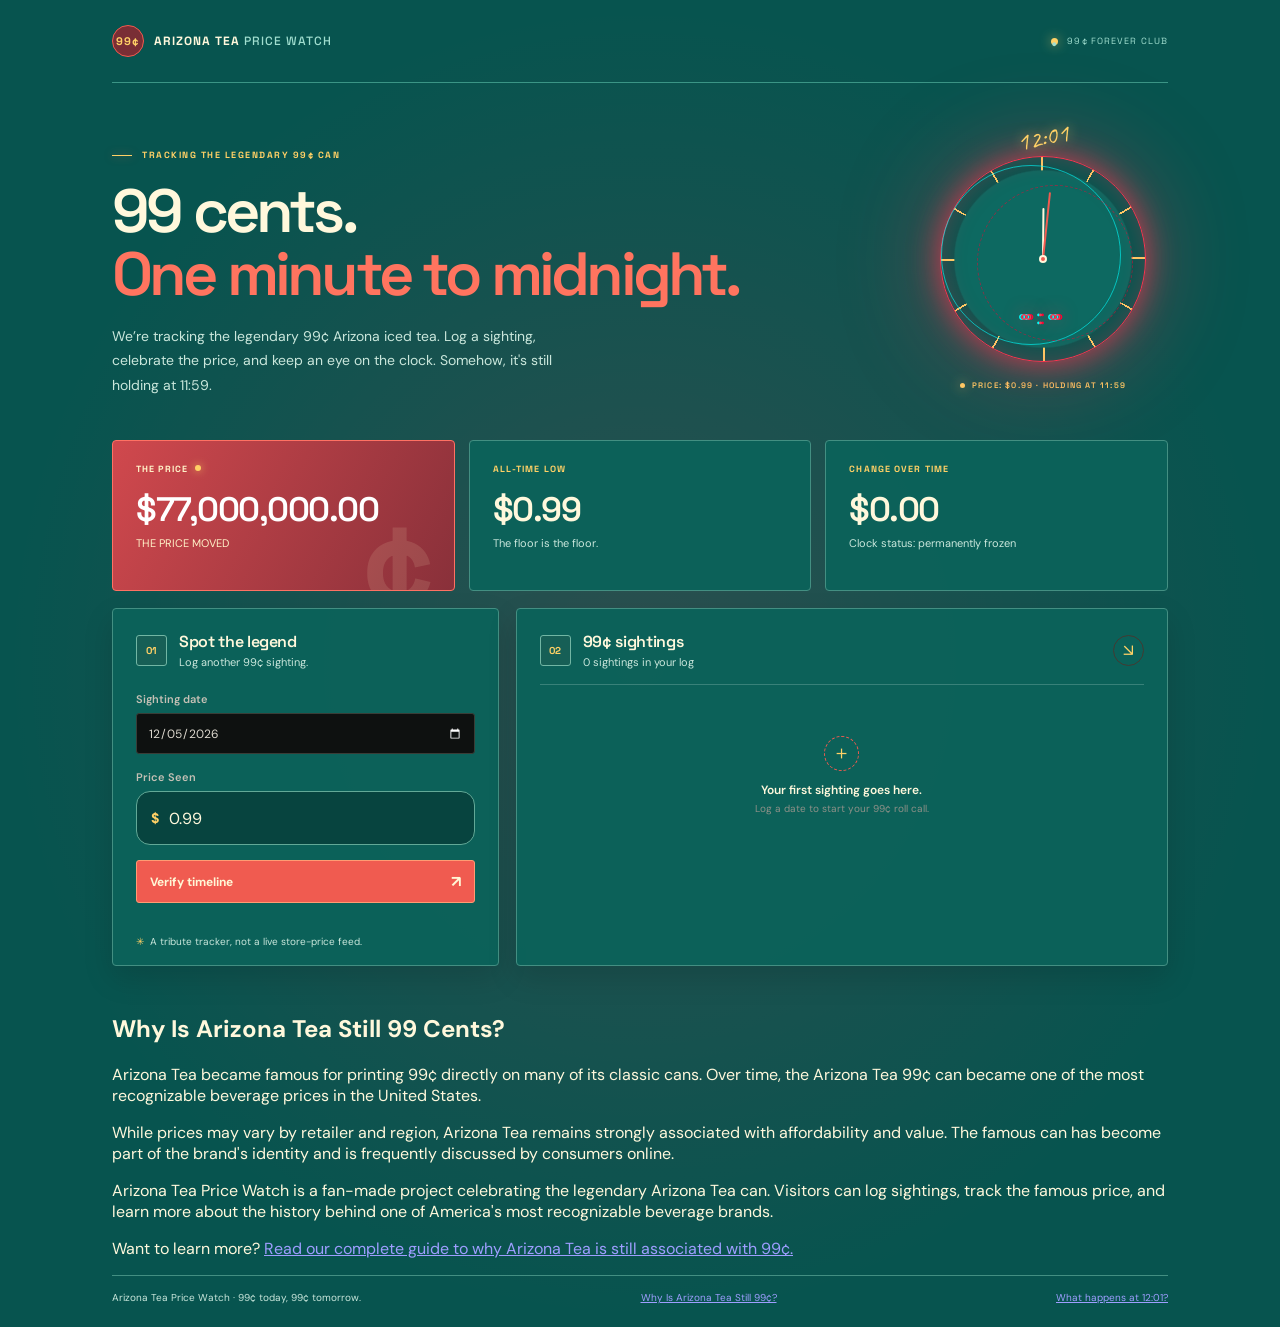
==== commit ccd9c6aa: "Update index.html" ====
--- a/index.html
+++ b/index.html
@@ -6,7 +6,7 @@
   "@context":"https://schema.org",
   "@type":"WebSite",
   "name":"Arizona Tea Price Watch",
-  "url":"https://arizoniateadoomsdayclock.com/",
+  "url":"https://arizonateadoomsdayclock.com/",
   "description":"A fan-made project celebrating the legendary Arizona Tea 99 cent can."
 }
 </script>
@@ -18,6 +18,10 @@
     <meta
   name="description"
   content="Arizona Tea Price Watch tracks the legendary 99¢ Arizona Iced Tea can. Log sightings, celebrate the famous price, and discover the hidden 12:01 timeline."
+/>
+    <meta
+  name="keywords"
+  content="Arizona Tea, Arizona Tea 99 cents, Arizona Tea price, Arizona Tea price watch, Arizona Tea tracker, Arizona Iced Tea, Arizona Tea inflation"
 />
     <meta name="theme-color" content="#073c3b" />
    <title>Arizona Tea Price Watch | Tracking the Legendary 99¢ Can</title>
@@ -34,7 +38,7 @@
   <body>
     <main class="page-shell">
       <header class="topbar">
-        <a class="brand" href="#" aria-label="Arizona Tea Price Watch home">
+        <a class="brand" href="index.html" aria-label="Arizona Tea Price Watch home">
   <span class="brand-mark" aria-hidden="true">99¢</span>
   <span>ARIZONA TEA <span class="brand-light">PRICE WATCH</span></span>
 </a>
@@ -117,8 +121,29 @@
             <form id="price-form">
               <label for="entry-date">Sighting date</label>
               <input id="entry-date" name="date" type="date" required />
+              <label for="entry-price">
+  Price Seen
+</label>
+
+<div class="price-input-wrap">
+
+  <span class="price-prefix">
+    $
+  </span>
+
+  <input
+    id="entry-price"
+    name="price"
+    type="number"
+    step="0.01"
+    min="0.99"
+    value="0.99"
+    required
+  />
+
+</div>
               <button class="submit-button" type="submit">
-                Log a 99¢ sighting <span aria-hidden="true">↗</span>
+                Verify timeline <span aria-hidden="true">↗</span>
               </button>
               <p class="form-message" id="form-message" role="status" aria-live="polite"></p>
             </form>
@@ -153,23 +178,53 @@
   </h2>
 
   <p>
-    Arizona Tea has become famous for keeping many of its classic cans marked
-    at 99 cents. While prices can vary by retailer and region, the iconic
-    99¢ Arizona Tea can remains one of the most recognizable beverage prices
-    in the United States.
-  </p>
-
-  <p>
-    Arizona Tea Price Watch is a fan-made project celebrating the legendary
-    Arizona Iced Tea price. Log sightings, track the iconic can, and keep an
-    eye on the clock frozen at 11:59.
+    Arizona Tea became famous for printing 99¢ directly on many of its
+    classic cans. Over time, the Arizona Tea 99¢ can became one of the
+    most recognizable beverage prices in the United States.
+  </p>
+
+  <p>
+    While prices may vary by retailer and region, Arizona Tea remains
+    strongly associated with affordability and value. The famous can has
+    become part of the brand's identity and is frequently discussed by
+    consumers online.
+  </p>
+
+  <p>
+    Arizona Tea Price Watch is a fan-made project celebrating the
+    legendary Arizona Tea can. Visitors can log sightings, track the
+    famous price, and learn more about the history behind one of
+    America's most recognizable beverage brands.
+  </p>
+
+  <p>
+    Want to learn more?
+    <a href="why-is-arizona-tea-still-99-cents.html">
+      Read our complete guide to why Arizona Tea is still associated
+      with 99¢.
+    </a>
   </p>
 
 </section>
-      <footer class="footer">
-        <span>Arizona Tea Price Watch <span aria-hidden="true">·</span> 99¢ today, 99¢ tomorrow.</span>
-        <span>Clock permanently frozen at 11:59 <span aria-hidden="true">✳</span></span>
-      </footer>
+<footer class="footer">
+
+  <span>
+    Arizona Tea Price Watch · 99¢ today, 99¢ tomorrow.
+  </span>
+
+  <span>
+    <a href="why-is-arizona-tea-still-99-cents.html">
+      Why Is Arizona Tea Still 99¢?
+    </a>
+  </span>
+
+  <span>
+    <a href="midnight.html">
+      What happens at 12:01?
+    </a>
+  </span>
+
+</footer>
     </main>
   </body>
 </html>
